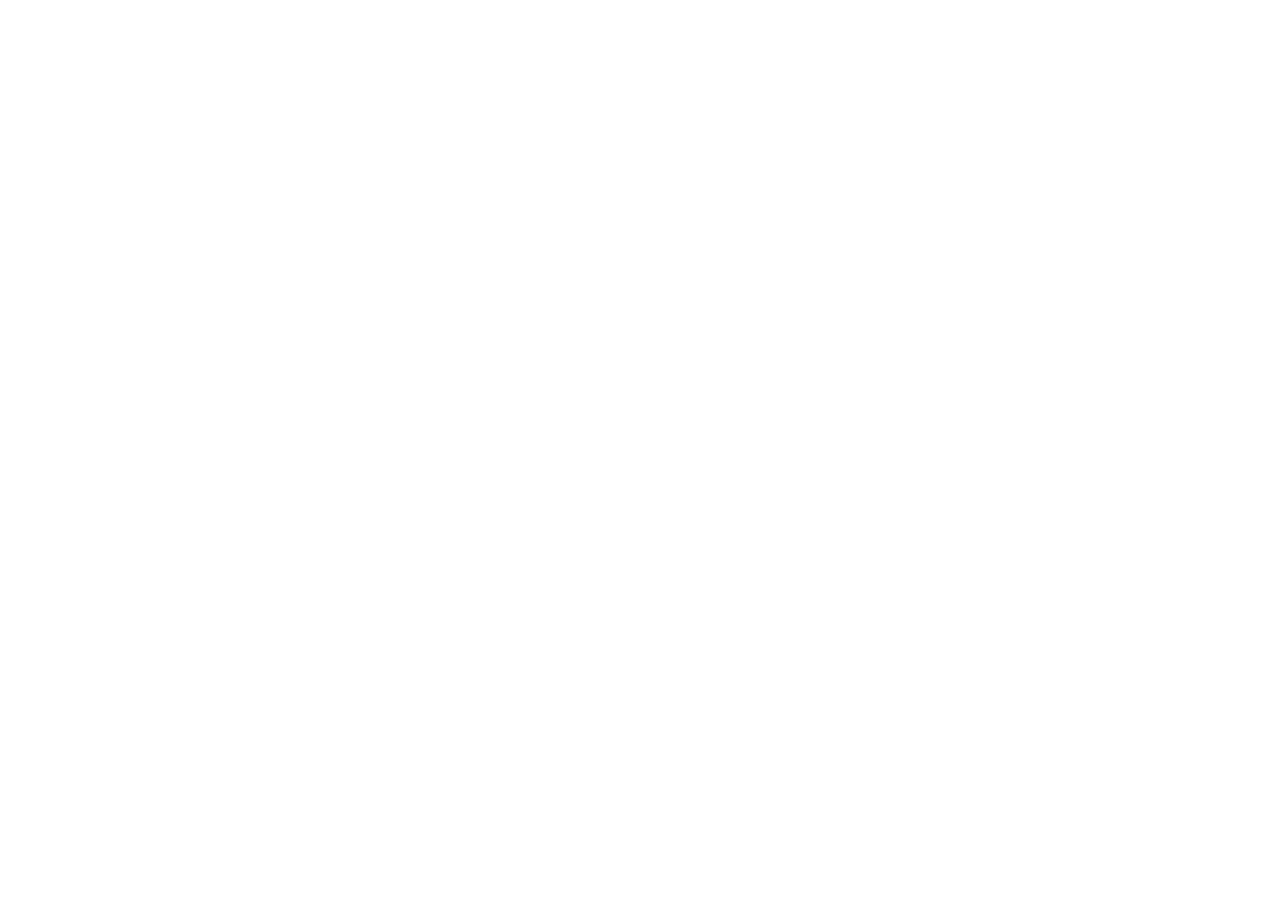
==== android/app/src/main/assets/public/index.html @ 932e0292 "feat: initialize game project structure Setup React/Vite project for Candy Blast, including Tailwind" ====
<!doctype html>
<html lang="en">
  <head>
    <meta charset="UTF-8" />
    <meta name="viewport" content="width=device-width, initial-scale=1.0" />
    <title>Candy Blast - Sweet Match 3 Saga</title>
    <meta name="description" content="Play Candy Blast! The sweetest match-3 puzzle game with juicy cascades, special candies, and exciting levels." />
    <meta property="og:title" content="Candy Blast - Sweet Match 3 Saga" />
    <meta property="og:description" content="Play Candy Blast! The sweetest match-3 puzzle game with juicy cascades, special candies, and exciting levels." />
    <meta property="og:type" content="website" />
    <meta name="twitter:card" content="summary_large_image" />
    <link rel="preconnect" href="https://fonts.googleapis.com">
    <link rel="preconnect" href="https://fonts.gstatic.com" crossorigin>
    <link href="https://fonts.googleapis.com/css2?family=Fredoka:wght@400;600;700;800;900&family=Nunito:wght@600;700;800;900&display=swap" rel="stylesheet">
    <script type="module" crossorigin src="/assets/index-Cse0aL_1.js"></script>
    <link rel="stylesheet" crossorigin href="/assets/index-C4JZSJsO.css">
  </head>
  <body>
    <div id="root"></div>
  </body>
</html>
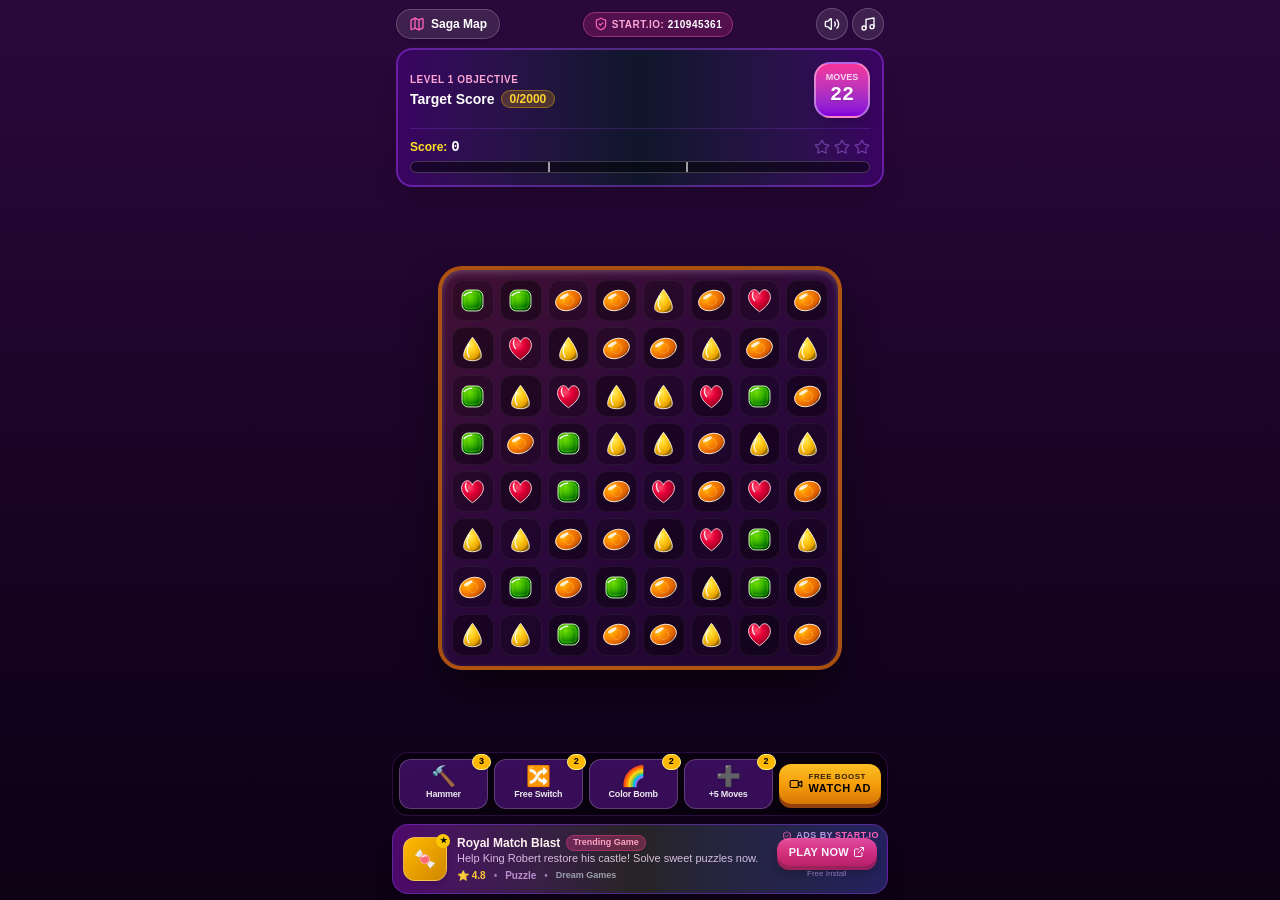
==== commit 910e3f25: "build: refactor CI/CD and fix Android blank screen - Update GitHub Actions to support multi-stage bu" ====
--- a/android/app/src/main/assets/public/index.html
+++ b/android/app/src/main/assets/public/index.html
@@ -2,7 +2,7 @@
 <html lang="en">
   <head>
     <meta charset="UTF-8" />
-    <meta name="viewport" content="width=device-width, initial-scale=1.0" />
+    <meta name="viewport" content="width=device-width, initial-scale=1.0, maximum-scale=1.0, user-scalable=no, viewport-fit=cover" />
     <title>Candy Blast - Sweet Match 3 Saga</title>
     <meta name="description" content="Play Candy Blast! The sweetest match-3 puzzle game with juicy cascades, special candies, and exciting levels." />
     <meta property="og:title" content="Candy Blast - Sweet Match 3 Saga" />
@@ -12,8 +12,8 @@
     <link rel="preconnect" href="https://fonts.googleapis.com">
     <link rel="preconnect" href="https://fonts.gstatic.com" crossorigin>
     <link href="https://fonts.googleapis.com/css2?family=Fredoka:wght@400;600;700;800;900&family=Nunito:wght@600;700;800;900&display=swap" rel="stylesheet">
-    <script type="module" crossorigin src="/assets/index-Cse0aL_1.js"></script>
-    <link rel="stylesheet" crossorigin href="/assets/index-C4JZSJsO.css">
+    <script type="module" crossorigin src="./assets/index-0MN8v-8E.js"></script>
+    <link rel="stylesheet" crossorigin href="./assets/index-C4JZSJsO.css">
   </head>
   <body>
     <div id="root"></div>
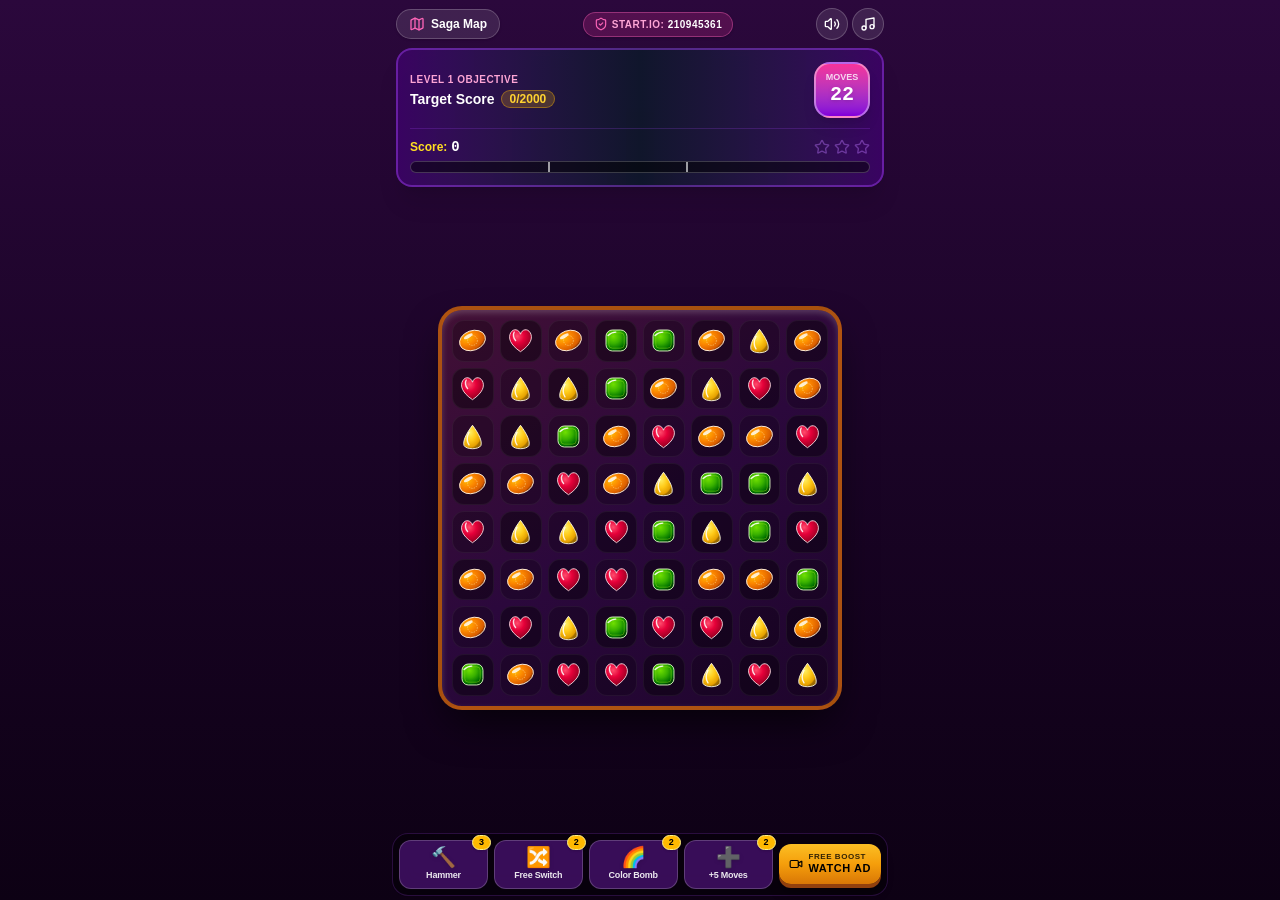
==== commit 24415913: "chore: update CI/CD and Android build configuration Migrate CI to Bun, upgrade Gradle to 8.11.1, imp" ====
--- a/android/app/src/main/assets/public/index.html
+++ b/android/app/src/main/assets/public/index.html
@@ -11,12 +11,25 @@
     <meta name="twitter:card" content="summary_large_image" />
     <link rel="preconnect" href="https://fonts.googleapis.com">
     <link rel="preconnect" href="https://fonts.gstatic.com" crossorigin>
-    <link href="https://fonts.googleapis.com/css2?family=Fredoka:wght@400;600;700;800;900&family=Nunito:wght@600;700;800;900&display=swap" rel="stylesheet">
-    <script type="module" crossorigin src="./assets/index-0MN8v-8E.js"></script>
-    <link rel="stylesheet" crossorigin href="./assets/index-C4JZSJsO.css">
+    <link href="https://fonts.googleapis.com/css2?family=Fredoka:wght@400;600;700;800;900&family=Nunito:wght@600;700;800;900&display=swap" rel="stylesheet" media="print" onload="this.media='all'">
+    <noscript>
+      <link href="https://fonts.googleapis.com/css2?family=Fredoka:wght@400;600;700;800;900&family=Nunito:wght@600;700;800;900&display=swap" rel="stylesheet">
+    </noscript>
+    <style>html,body{color:#fff;background-color:#2b083c;width:100%;height:100%;margin:0;padding:0;overflow-x:hidden}</style>
+    <script type="module" crossorigin src="./assets/index-BdEiOBF1.js"></script>
+    <link rel="stylesheet" crossorigin href="./assets/index-B6xc1Txb.css">
   </head>
-  <body>
-    <div id="root"></div>
+  <body class="bg-[#2b083c] text-white">
+    <div id="root">
+      <div style="position:fixed;inset:0;background:#2b083c;display:flex;flex-direction:column;align-items:center;justify-content:center;color:#fff;font-family:sans-serif;z-index:99999;">
+        <div style="font-size:42px;margin-bottom:12px;animation:candyPulse 1.2s infinite ease-in-out;">🍬</div>
+        <div style="font-size:26px;font-weight:900;letter-spacing:1.5px;color:#f472b6;text-shadow:0 3px 6px rgba(0,0,0,0.5);">CANDY BLAST</div>
+        <div style="margin-top:16px;width:130px;height:6px;background:rgba(255,255,255,0.15);border-radius:9999px;overflow:hidden;">
+          <div style="width:100%;height:100%;background:linear-gradient(90deg,#ec4899,#fbbf24,#22c55e);animation:candyLoad 1.2s infinite ease-in-out;"></div>
+        </div>
+        <style>@keyframes candyPulse{0%,to{transform:scale(1)}50%{transform:scale(1.15)}}@keyframes candyLoad{0%{transform:translate(-100%)}to{transform:translate(100%)}}</style>
+      </div>
+    </div>
   </body>
 </html>
 
